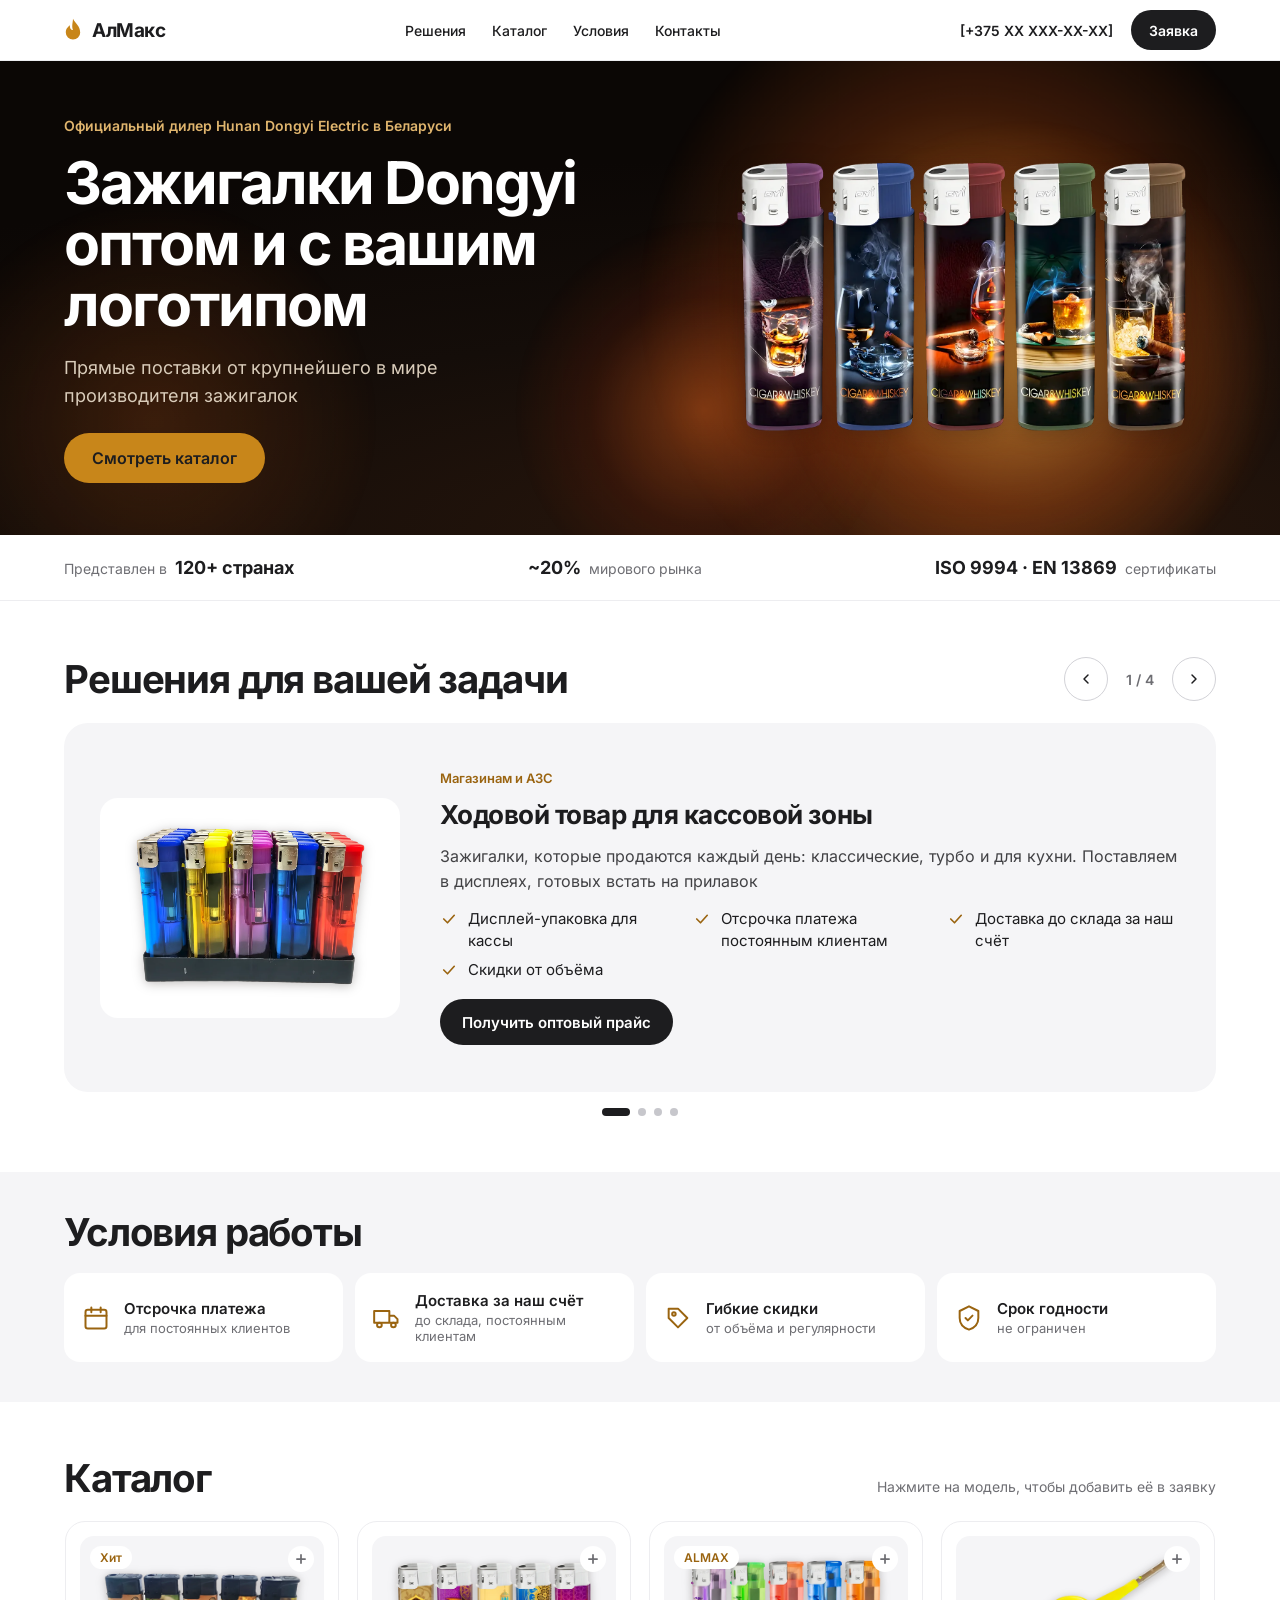
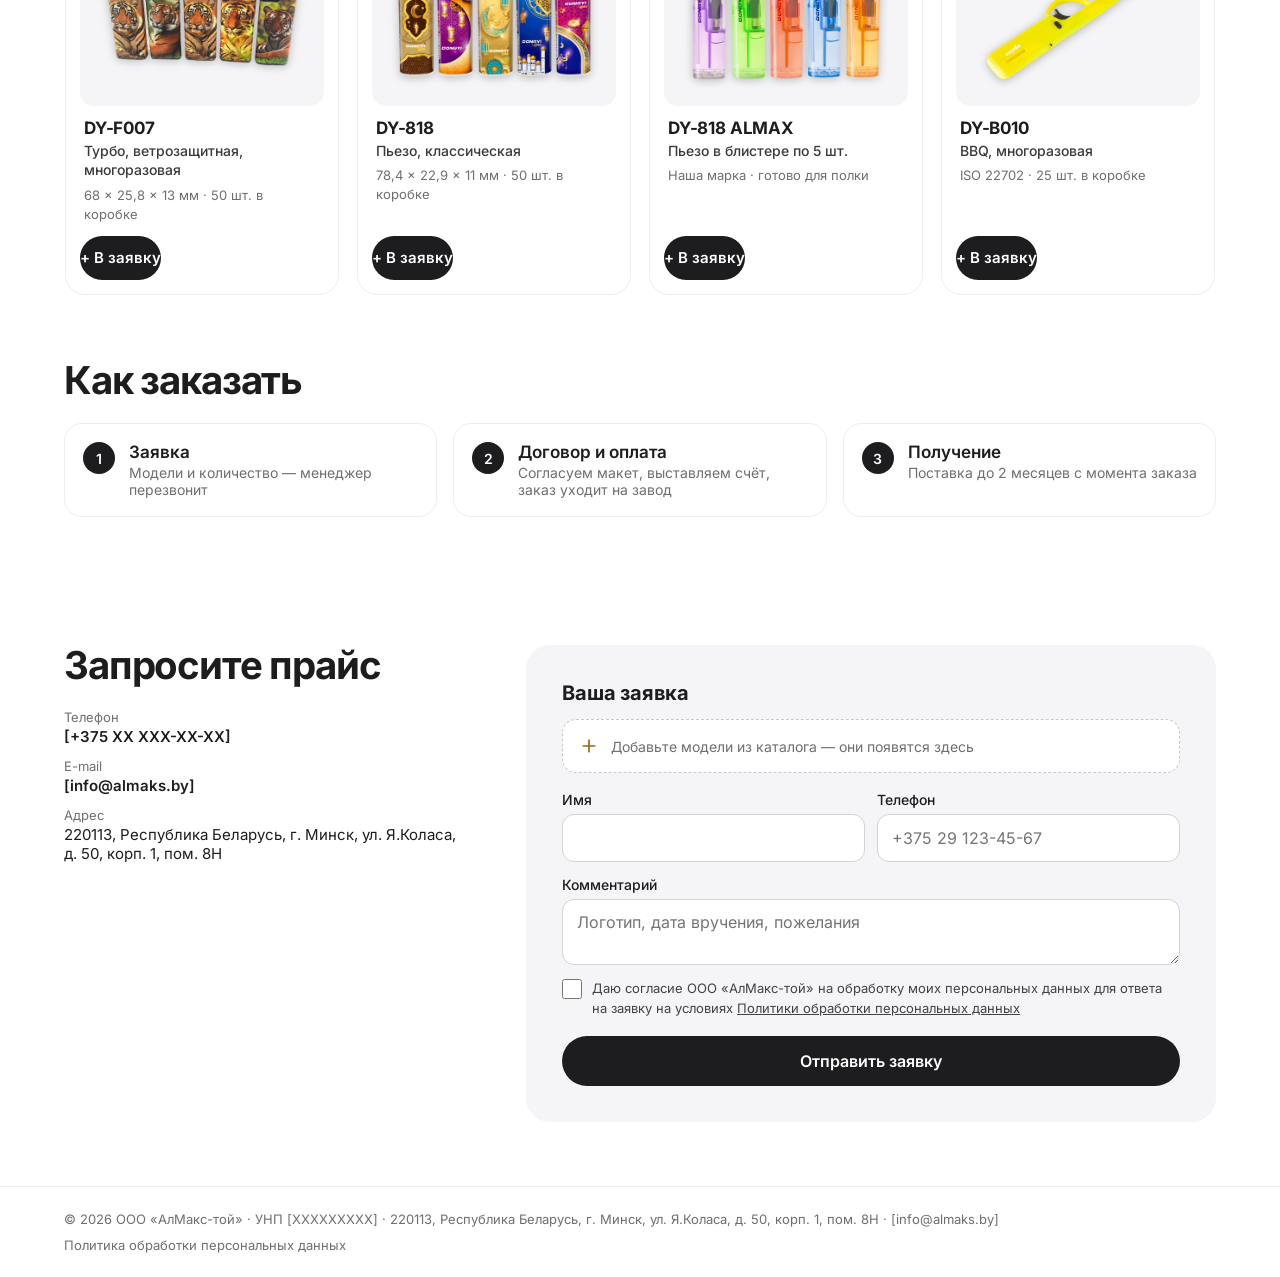
==== public/index.html @ fd644925 "Initial site" ====
<!doctype html>
<html lang="ru">
<head>
  <meta charset="utf-8">
  <meta name="viewport" content="width=device-width, initial-scale=1">
  <title>АлМакс — зажигалки Dongyi оптом и с логотипом</title>
  <meta name="description" content="Официальный дилер Hunan Dongyi Electric в Беларуси. Зажигалки оптом, с вашим логотипом и под собственной торговой маркой.">
  <!-- Адрес сайта: замените https://almaks.by/ здесь, в разметке Organization ниже, в robots.txt и sitemap.xml -->
  <link rel="canonical" href="https://almaks.by/">
  <meta name="theme-color" content="#0F0A07">
  <link rel="icon" href="favicon.ico" sizes="any">
  <link rel="icon" href="favicon.svg" type="image/svg+xml">
  <link rel="apple-touch-icon" href="apple-touch-icon.png">
  <meta property="og:type" content="website">
  <meta property="og:locale" content="ru_RU">
  <meta property="og:site_name" content="АлМакс">
  <meta property="og:url" content="https://almaks.by/">
  <meta property="og:title" content="АлМакс — зажигалки Dongyi оптом и с логотипом">
  <meta property="og:description" content="Официальный дилер Hunan Dongyi Electric в Беларуси. Зажигалки оптом, с вашим логотипом и под собственной торговой маркой.">
  <meta property="og:image" content="https://almaks.by/images/og-image.jpg">
  <meta property="og:image:width" content="1200">
  <meta property="og:image:height" content="630">
  <meta property="og:image:alt" content="Зажигалки Dongyi серии Cigar and Whiskey">
  <meta name="twitter:card" content="summary_large_image">
  <link rel="preload" href="fonts/inter-cyrillic-wght-normal.woff2" as="font" type="font/woff2" crossorigin>
  <link rel="stylesheet" href="styles.css">
  <script type="application/ld+json">
  {
    "@context": "https://schema.org",
    "@type": "Organization",
    "name": "ООО «АлМакс-той»",
    "alternateName": "АлМакс",
    "url": "https://almaks.by/",
    "logo": "https://almaks.by/apple-touch-icon.png",
    "telephone": "[+375 XX XXX-XX-XX]",
    "email": "[info@almaks.by]",
    "taxID": "[XXXXXXXXX]",
    "address": {
      "@type": "PostalAddress",
      "streetAddress": "ул. Я.Коласа, д. 50, корп. 1, пом. 8Н",
      "addressLocality": "Минск",
      "postalCode": "220113",
      "addressCountry": "BY"
    }
  }
  </script>
</head>
<body>

<!-- HEADER -->
<header class="header">
  <div class="container header__inner">
    <a class="logo" href="#top">
      <svg width="18" height="24" viewBox="0 0 22 30" aria-hidden="true"><path d="M11 1c3 6 9 9 9 17a9 9 0 0 1-18 0c0-5 3-7 5-9 0 4 1 6 4 6-2-5 0-10 0-14z" fill="#C8861A"/></svg>
      <span>АлМакс</span>
    </a>
    <nav class="nav" aria-label="Основное меню">
      <a href="#solutions">Решения</a>
      <a href="#catalog">Каталог</a>
      <a href="#work">Условия</a>
      <a href="#contact">Контакты</a>
    </nav>
    <div class="header__actions">
      <a class="header__phone" href="tel:+375000000000">[+375 XX XXX-XX-XX]</a>
      <a class="btn btn-dark btn-sm" href="#contact">Заявка<span class="cart-badge" id="cartBadge" hidden>0</span></a>
    </div>
  </div>
</header>

<main>
  <!-- HERO -->
  <section id="top" class="hero">
    <div class="hero__fire" aria-hidden="true">
      <div class="hero__bg"></div>
      <div class="flame fa" style="left:48%;bottom:-26%;width:56%;background:radial-gradient(circle,rgba(255,140,40,.55) 0%,rgba(230,90,20,.22) 38%,rgba(200,60,10,0) 66%)"></div>
      <div class="flame fb" style="left:60%;bottom:-18%;width:40%;background:radial-gradient(circle,rgba(255,190,80,.45) 0%,rgba(255,120,30,.16) 40%,rgba(255,90,0,0) 68%)"></div>
      <div class="flame fc" style="left:40%;bottom:-14%;width:30%;background:radial-gradient(circle,rgba(255,110,30,.4) 0%,rgba(200,50,10,.12) 42%,rgba(160,30,0,0) 70%)"></div>
      <div class="flame fb" style="left:-8%;bottom:-30%;width:40%;background:radial-gradient(circle,rgba(200,90,20,.22) 0%,rgba(160,60,10,0) 62%)"></div>
      <span class="ember" style="--dx:-24px;left:58%;bottom:6%;width:3px;height:3px;background:#FFC46B;animation-duration:6s;animation-delay:0s"></span>
      <span class="ember" style="--dx:30px;left:66%;bottom:4%;width:4px;height:4px;background:#FFA53A;animation-duration:7.5s;animation-delay:1.8s"></span>
      <span class="ember" style="--dx:-12px;left:74%;bottom:8%;width:3px;height:3px;background:#FFD08A;animation-duration:8.5s;animation-delay:3.4s"></span>
      <span class="ember" style="--dx:18px;left:84%;bottom:5%;width:3px;height:3px;background:#FFB347;animation-duration:7s;animation-delay:5s"></span>
      <span class="ember" style="--dx:-36px;left:50%;bottom:3%;width:2px;height:2px;background:#FFC46B;animation-duration:9s;animation-delay:2.6s"></span>
    </div>
    <div class="container hero__inner">
      <div class="hero__text">
        <span class="hero__eyebrow in1">Официальный дилер Hunan Dongyi Electric в Беларуси</span>
        <h1 class="in1">Зажигалки Dongyi оптом и с вашим логотипом</h1>
        <p class="hero__lead in2">Прямые поставки от крупнейшего в мире производителя зажигалок</p>
        <a class="btn btn-gold btn-lg in3" href="#catalog">Смотреть каталог</a>
      </div>
      <div class="hero__media in4">
        <img class="float" src="images/hero-cigar-whiskey.webp" width="1400" height="903" alt="Пьезозажигалки серии Cigar and Whiskey">
      </div>
    </div>
  </section>

  <!-- PROOF -->
  <section class="proof" aria-label="О производителе">
    <dl class="container proof__list">
      <div><dt>Представлен в</dt><dd class="strong">120+ странах</dd></div>
      <div><dt class="strong">~20%</dt><dd>мирового рынка</dd></div>
      <div><dt class="strong">ISO 9994 · EN 13869</dt><dd>сертификаты</dd></div>
    </dl>
  </section>

  <!-- SOLUTIONS SLIDER -->
  <section id="solutions" class="container section" aria-roledescription="карусель" aria-label="Решения для вашей задачи">
    <div class="section__head rv">
      <h2>Решения для вашей задачи</h2>
      <div class="slider__controls">
        <button class="arrow" type="button" data-slide="prev" aria-label="Предыдущее решение"><svg width="16" height="16" viewBox="0 0 24 24" fill="none" stroke="currentColor" stroke-width="2.2" stroke-linecap="round" stroke-linejoin="round" aria-hidden="true"><path d="M15 18l-6-6 6-6"/></svg></button>
        <span class="slider__pos" id="slidePos">1 / 4</span>
        <button class="arrow" type="button" data-slide="next" aria-label="Следующее решение"><svg width="16" height="16" viewBox="0 0 24 24" fill="none" stroke="currentColor" stroke-width="2.2" stroke-linecap="round" stroke-linejoin="round" aria-hidden="true"><path d="M9 6l6 6-6 6"/></svg></button>
      </div>
    </div>
    <div class="slider rv">
      <div class="slider__track" id="track">

        <div class="slide" role="group" aria-roledescription="слайд" aria-label="1 из 4" data-label="Магазинам и АЗС">
          <div class="slide__media"><img src="images/solution-shops.webp" width="1000" height="724" loading="lazy" alt="Дисплей с прозрачными зажигалками для кассовой зоны"></div>
          <div class="slide__body">
            <span class="slide__label">Магазинам и АЗС</span>
            <h3>Ходовой товар для кассовой зоны</h3>
            <p>Зажигалки, которые продаются каждый день: классические, турбо и для кухни. Поставляем в дисплеях, готовых встать на прилавок</p>
            <ul class="checks">
              <li>Дисплей-упаковка для кассы</li>
              <li>Отсрочка платежа постоянным клиентам</li>
              <li>Доставка до склада за наш счёт</li>
              <li>Скидки от объёма</li>
            </ul>
            <a class="btn btn-dark" href="#contact">Получить оптовый прайс</a>
          </div>
        </div>

        <div class="slide" role="group" aria-roledescription="слайд" aria-label="2 из 4" data-label="Корпоративным подаркам">
          <div class="slide__media"><img src="images/solution-gifts.webp" width="1000" height="593" loading="lazy" alt="Подарочные зажигалки серии «Тигр»"></div>
          <div class="slide__body">
            <span class="slide__label">Корпоративным подаркам</span>
            <h3>Подарок с логотипом, который будут носить с собой</h3>
            <p>Практичный сувенир для коллег, партнёров и клиентов: на 23 февраля, Новый год, юбилей компании или выставку</p>
            <ul class="checks">
              <li>Ваш логотип и слоган на корпусе</li>
              <li>Стильные мужские серии принтов</li>
              <li>Макет согласуем до производства</li>
              <li>Один договор и счёт для бухгалтерии</li>
            </ul>
            <a class="btn btn-dark" href="#contact">Рассчитать тираж с логотипом</a>
          </div>
        </div>

        <div class="slide" role="group" aria-roledescription="слайд" aria-label="3 из 4" data-label="Своей торговой марке">
          <div class="slide__media"><img src="images/solution-brand.webp" width="1000" height="636" loading="lazy" alt="Зажигалки с фирменным принтом серии Fashion"></div>
          <div class="slide__body">
            <span class="slide__label">Своей торговой марке</span>
            <h3>Зажигалки под вашим брендом</h3>
            <p>Собственная торговая марка с производством на заводе Dongyi — как наша линейка ALMAX</p>
            <ul class="checks">
              <li>Дизайн корпуса под ваш бренд</li>
              <li>Блистерная упаковка для полки</li>
              <li>Готовые серии принтов на выбор</li>
              <li>Сертифицированная продукция</li>
            </ul>
            <a class="btn btn-dark" href="#contact">Заказать под своей маркой</a>
          </div>
        </div>

        <div class="slide" role="group" aria-roledescription="слайд" aria-label="4 из 4" data-label="Хозтоварам и HoReCa">
          <div class="slide__media slide__media--photo"><img src="images/solution-horeca.webp" width="1048" height="1400" loading="lazy" alt="Цветные BBQ-зажигалки с длинным стволом"></div>
          <div class="slide__body">
            <span class="slide__label">Хозтоварам и HoReCa</span>
            <h3>BBQ-зажигалка для кухни, гриля и камина</h3>
            <p>DY-B010 — многоразовая зажигалка с длинным стволом. Ходовой товар для хозяйственных отделов, супермаркетов, ресторанов и гриль-баров</p>
            <ul class="checks">
              <li>Длинный ствол — рука дальше от огня</li>
              <li>Многоразовая, заправляемая</li>
              <li>Стандарт ISO 22702</li>
              <li>25 шт. в коробке</li>
            </ul>
            <a class="btn btn-dark" href="#contact">Получить прайс на DY-B010</a>
          </div>
        </div>

      </div>
    </div>
    <div class="slider__dots" id="dots"></div>
  </section>

  <!-- TERMS -->
  <section id="work" class="terms">
    <div class="container terms__inner">
      <h2 class="rv">Условия работы</h2>
      <ul class="terms__list rv">
        <li><svg width="28" height="28" viewBox="0 0 24 24" fill="none" stroke="#9A6410" stroke-width="1.7" stroke-linecap="round" stroke-linejoin="round" aria-hidden="true"><rect x="3" y="5" width="18" height="16" rx="2"/><path d="M3 10h18M8 3v4M16 3v4"/></svg><span><b>Отсрочка платежа</b><small>для постоянных клиентов</small></span></li>
        <li><svg width="28" height="28" viewBox="0 0 24 24" fill="none" stroke="#9A6410" stroke-width="1.7" stroke-linecap="round" stroke-linejoin="round" aria-hidden="true"><path d="M1 6h13v10H1zM14 10h4l3 3v3h-7z"/><circle cx="5.5" cy="18" r="2"/><circle cx="17.5" cy="18" r="2"/></svg><span><b>Доставка за наш счёт</b><small>до склада, постоянным клиентам</small></span></li>
        <li><svg width="28" height="28" viewBox="0 0 24 24" fill="none" stroke="#9A6410" stroke-width="1.7" stroke-linecap="round" stroke-linejoin="round" aria-hidden="true"><path d="M20 12 12 20l-8-8V4h8z"/><circle cx="8.5" cy="8.5" r="1.5"/></svg><span><b>Гибкие скидки</b><small>от объёма и регулярности</small></span></li>
        <li><svg width="28" height="28" viewBox="0 0 24 24" fill="none" stroke="#9A6410" stroke-width="1.7" stroke-linecap="round" stroke-linejoin="round" aria-hidden="true"><path d="M12 2 4 6v6c0 5 3.5 8.5 8 10 4.5-1.5 8-5 8-10V6z"/><path d="m9 12 2 2 4-4"/></svg><span><b>Срок годности</b><small>не ограничен</small></span></li>
      </ul>
    </div>
  </section>

  <!-- CATALOG -->
  <section id="catalog" class="container section">
    <div class="section__head section__head--baseline rv">
      <h2>Каталог</h2>
      <span class="muted">Нажмите на модель, чтобы добавить её в заявку</span>
    </div>
    <div class="catalog" id="catalogGrid"><!-- карточки строит script.js из списка PRODUCTS --></div>
  </section>

  <!-- HOW TO ORDER -->
  <section id="order" class="container section section--tight">
    <h2 class="rv">Как заказать</h2>
    <ol class="steps rv">
      <li><span class="steps__num">1</span><span><b>Заявка</b><small>Модели и количество — менеджер перезвонит</small></span></li>
      <li><span class="steps__num">2</span><span><b>Договор и оплата</b><small>Согласуем макет, выставляем счёт, заказ уходит на завод</small></span></li>
      <li><span class="steps__num">3</span><span><b>Получение</b><small>Поставка до 2 месяцев с момента заказа</small></span></li>
    </ol>
  </section>

  <!-- CONTACT + ORDER -->
  <section id="contact" class="container section">
    <div class="contact">
      <div class="contact__info rv">
        <h2>Запросите прайс</h2>
        <div class="contact__list">
          <span><small>Телефон</small><b>[+375 XX XXX-XX-XX]</b></span>
          <span><small>E-mail</small><b>[info@almaks.by]</b></span>
          <span><small>Адрес</small>220113, Республика Беларусь, г. Минск, ул. Я.Коласа, д. 50, корп. 1, пом. 8Н</span>
        </div>
      </div>

      <div class="contact__form rv">
        <form id="orderForm" novalidate>
          <div class="form__head">
            <h3>Ваша заявка</h3>
            <span class="muted" id="cartSummary"></span>
          </div>
          <a href="#catalog" class="cart-empty" id="cartEmpty"><svg width="20" height="20" viewBox="0 0 24 24" fill="none" stroke="#9A6410" stroke-width="2" stroke-linecap="round" aria-hidden="true"><path d="M12 5v14M5 12h14"/></svg>Добавьте модели из каталога — они появятся здесь</a>
          <table class="cart" id="cartTable" hidden>
            <thead>
              <tr><th scope="col">Модель</th><th scope="col" class="cart__qty">Количество, шт.</th><th scope="col" class="cart__rm"><span class="sr-only">Удалить</span></th></tr>
            </thead>
            <tbody id="cartBody"></tbody>
          </table>
          <div class="form__grid">
            <label>Имя<input type="text" name="name" autocomplete="name" maxlength="100" required></label>
            <label>Телефон<input type="tel" name="phone" autocomplete="tel" inputmode="tel" maxlength="25" placeholder="+375 29 123-45-67" required></label>
          </div>
          <label>Комментарий<textarea name="comment" rows="2" maxlength="2000" placeholder="Логотип, дата вручения, пожелания"></textarea></label>
          <!-- ловушка для ботов: человек это поле не видит и не заполняет -->
          <div class="hp" aria-hidden="true"><label>Сайт<input type="text" name="website" tabindex="-1" autocomplete="off"></label></div>
          <label class="form__check"><input type="checkbox" name="consent" required><span>Даю согласие ООО «АлМакс-той» на обработку моих персональных данных для ответа на заявку на условиях <a href="privacy.html" target="_blank">Политики обработки персональных данных</a></span></label>
          <div class="captcha" id="captcha"></div>
          <p class="form__error" id="formError" role="alert" hidden></p>
          <button class="btn btn-dark btn-lg" type="submit" id="submitBtn">Отправить заявку</button>
        </form>
        <div class="sent" id="sentBox" hidden>
          <svg width="44" height="44" viewBox="0 0 24 24" fill="none" stroke="#1F8A3B" stroke-width="1.8" stroke-linecap="round" stroke-linejoin="round" aria-hidden="true"><circle cx="12" cy="12" r="10"/><path d="m8 12 3 3 5-6"/></svg>
          <span class="sent__title">Заявка отправлена</span>
          <p>Менеджер свяжется с вами в рабочее время</p>
          <button type="button" class="link-btn" id="sendAgain">Отправить ещё одну ›</button>
        </div>
      </div>
    </div>
  </section>
</main>

<footer class="footer">
  <div class="container footer__inner">
    <span>© 2026 ООО «АлМакс-той» · УНП [XXXXXXXXX] · 220113, Республика Беларусь, г. Минск, ул. Я.Коласа, д. 50, корп. 1, пом. 8Н · [info@almaks.by]</span>
    <a href="privacy.html">Политика обработки персональных данных</a>
  </div>
</footer>

<script src="script.js"></script>
</body>
</html>
---- public/styles.css ----
/* ===== АлМакс — стили ===== */

/* Шрифт Inter (SIL OFL 1.1) лежит в fonts/: вариативный, одним файлом закрывает 400–700 */
@font-face {
  font-family: Inter;
  font-style: normal;
  font-weight: 100 900;
  font-display: swap;
  src: url(fonts/inter-cyrillic-wght-normal.woff2) format('woff2');
  unicode-range: U+0301, U+0400-045F, U+0490-0491, U+04B0-04B1, U+2116;
}
@font-face {
  font-family: Inter;
  font-style: normal;
  font-weight: 100 900;
  font-display: swap;
  src: url(fonts/inter-latin-wght-normal.woff2) format('woff2');
  unicode-range: U+0000-00FF, U+0131, U+0152-0153, U+02BB-02BC, U+02C6, U+02DA, U+02DC, U+0304, U+0308, U+0329, U+2000-206F, U+20AC, U+2122, U+2191, U+2193, U+2212, U+2215, U+FEFF, U+FFFD;
}

:root {
  --ink: #1D1D1F;
  --ink-2: #3A3A3C;
  --text-2: #424245;
  --muted: #6E6E73;
  --line: #EDEDF0;
  --line-2: #D2D2D7;
  --bg-soft: #F5F5F7;
  --gold: #C8861A;
  --gold-hover: #D9962A;
  --gold-text: #9A6410;
  --radius-pill: 980px;
}

*, *::before, *::after { box-sizing: border-box; }
html { scroll-behavior: smooth; scroll-padding-top: 72px; }
body {
  margin: 0;
  font-family: Inter, -apple-system, system-ui, sans-serif;
  color: var(--ink);
  background: #FFFFFF;
  -webkit-font-smoothing: antialiased;
}
img { display: block; max-width: 100%; height: auto; }
a { color: var(--ink); }
a:hover { color: var(--gold-text); }
input, textarea, button, select { font-family: inherit; }
h1, h2, h3 { margin: 0; }
h2 { font-size: clamp(28px, 3vw, 40px); font-weight: 700; letter-spacing: -0.03em; line-height: 1.08; }
.muted { font-size: 14px; color: var(--muted); }
.sr-only { position: absolute; width: 1px; height: 1px; overflow: hidden; clip: rect(0 0 0 0); white-space: nowrap; }

.container { max-width: 1200px; margin: 0 auto; padding-left: 24px; padding-right: 24px; }
.section { padding-top: 56px; padding-bottom: 56px; }
.section--tight { padding-top: 8px; padding-bottom: 64px; }
.section--tight > h2 { margin-bottom: 22px; }
.section__head { display: flex; flex-wrap: wrap; justify-content: space-between; align-items: center; gap: 16px; margin-bottom: 22px; }
.section__head--baseline { align-items: baseline; gap: 10px; margin-bottom: 20px; }

/* ===== Кнопки ===== */
.btn {
  display: inline-flex; align-items: center; justify-content: center; gap: 8px;
  min-height: 46px; padding: 0 22px; border: none; border-radius: var(--radius-pill);
  font-size: 15px; font-weight: 600; text-decoration: none; cursor: pointer;
  transition: transform .25s ease, background-color .25s ease, box-shadow .25s ease;
}
.btn:hover { transform: translateY(-1px); }
.btn-dark { background: var(--ink); color: #FFFFFF; }
.btn-dark:hover { background: var(--ink-2); color: #FFFFFF; }
.btn-gold { background: var(--gold); color: var(--ink); }
.btn-gold:hover { background: var(--gold-hover); color: var(--ink); box-shadow: 0 10px 26px rgba(200,134,26,.35); }
.btn-sm { min-height: 40px; padding: 0 18px; font-size: 14px; }
.btn-lg { min-height: 50px; padding: 0 28px; font-size: 16px; }

/* ===== Шапка ===== */
.header {
  position: sticky; top: 0; z-index: 10;
  background: rgba(255,255,255,.88);
  -webkit-backdrop-filter: saturate(180%) blur(16px);
  backdrop-filter: saturate(180%) blur(16px);
  border-bottom: 1px solid var(--line);
}
.header__inner { min-height: 60px; display: flex; flex-wrap: wrap; align-items: center; justify-content: space-between; gap: 8px 28px; }
.logo { display: flex; align-items: center; gap: 10px; text-decoration: none; font-size: 19px; font-weight: 700; letter-spacing: -0.02em; }
.nav { display: flex; flex-wrap: wrap; gap: 4px 26px; font-size: 14px; font-weight: 500; }
.nav a { text-decoration: none; transition: color .25s ease; }
.header__actions { display: flex; align-items: center; gap: 18px; }
.header__phone { font-size: 14px; font-weight: 600; text-decoration: none; white-space: nowrap; }
.cart-badge {
  min-width: 20px; height: 20px; padding: 0 6px; border-radius: 10px;
  background: var(--gold); color: var(--ink); font-size: 12px;
  display: inline-flex; align-items: center; justify-content: center;
}
.cart-badge[hidden] { display: none; }

/* ===== Hero с огнём ===== */
.hero { position: relative; overflow: hidden; background: #0F0A07; color: #FFFFFF; }
.hero__fire { position: absolute; inset: 0; overflow: hidden; }
.hero__bg { position: absolute; inset: 0; background: radial-gradient(120% 80% at 70% 100%, #2A170C 0%, #140D09 55%, #0B0705 100%); }
.flame { position: absolute; aspect-ratio: 1 / 1; border-radius: 50%; will-change: transform, opacity; pointer-events: none; }
.ember { position: absolute; border-radius: 50%; opacity: 0; }
.hero__inner { position: relative; padding-top: 56px; padding-bottom: 52px; display: flex; flex-wrap: wrap; align-items: center; gap: 24px 40px; }
.hero__text { flex: 1.15 1 440px; min-width: 0; display: flex; flex-direction: column; align-items: flex-start; gap: 18px; }
.hero__eyebrow { font-size: 14px; font-weight: 600; color: #E0B56E; }
.hero h1 { font-size: clamp(36px, 4.6vw, 60px); font-weight: 700; line-height: 1.04; letter-spacing: -0.035em; }
.hero__lead { margin: 0; font-size: 18px; line-height: 1.55; color: #D9CCBA; max-width: 500px; }
.hero .btn { margin-top: 6px; }
.hero__media { flex: 1 1 360px; min-width: 0; display: flex; justify-content: center; }
.hero__media img { width: 100%; max-width: 500px; }

/* ===== Факты ===== */
.proof { border-bottom: 1px solid var(--line); }
.proof__list { margin: 0 auto; padding-top: 22px; padding-bottom: 22px; display: flex; flex-wrap: wrap; justify-content: space-between; gap: 12px 32px; font-size: 14px; color: var(--muted); }
.proof__list div { display: flex; gap: 8px; align-items: baseline; }
.proof__list dt, .proof__list dd { margin: 0; }
.proof__list .strong { font-size: 18px; font-weight: 700; color: var(--ink); }

/* ===== Слайдер решений ===== */
.slider__controls { display: flex; align-items: center; gap: 10px; }
.slider__pos { min-width: 44px; text-align: center; font-size: 14px; font-weight: 600; color: var(--muted); }
.arrow {
  width: 44px; height: 44px; border-radius: 50%; border: 1px solid var(--line-2);
  background: #FFFFFF; color: var(--ink); cursor: pointer;
  display: flex; align-items: center; justify-content: center;
  transition: background-color .25s ease, border-color .25s ease, color .25s ease;
}
.arrow:hover { background: var(--ink); color: #FFFFFF; border-color: var(--ink); }
.slider { overflow: hidden; border-radius: 24px; touch-action: pan-y; }
.slider__track { display: flex; transition: transform .6s cubic-bezier(.65,0,.35,1); }
.slide {
  flex: 0 0 100%; min-width: 0; background: var(--bg-soft);
  padding: clamp(22px, 3vw, 36px);
  display: flex; flex-wrap: wrap; align-items: center; gap: 24px 40px;
}
.slide__media {
  flex: 0 1 300px; min-width: 220px; height: 220px; border-radius: 18px; overflow: hidden;
  background: #FFFFFF; padding: 18px; display: flex; align-items: center; justify-content: center;
}
.slide__media img { max-height: 100%; object-fit: contain; }
.slide__media--photo { padding: 0; }
.slide__media--photo img { width: 100%; height: 100%; max-height: none; object-fit: cover; object-position: center 45%; }
.slide__body { flex: 1 1 380px; min-width: 0; display: flex; flex-direction: column; gap: 14px; }
.slide__label { font-size: 13px; font-weight: 600; color: var(--gold-text); }
.slide h3 { font-size: 26px; font-weight: 700; letter-spacing: -0.02em; line-height: 1.15; }
.slide p { margin: 0; font-size: 16px; line-height: 1.55; color: var(--text-2); }
.slide .btn { align-self: flex-start; margin-top: 4px; }
.checks { margin: 0; padding: 0; list-style: none; display: grid; grid-template-columns: repeat(auto-fit, minmax(200px, 1fr)); gap: 8px 20px; }
.checks li { position: relative; padding-left: 28px; font-size: 15px; line-height: 1.45; }
.checks li::before {
  content: ""; position: absolute; left: 0; top: 2px; width: 18px; height: 18px;
  background: url("data:image/svg+xml,%3Csvg xmlns='http://www.w3.org/2000/svg' viewBox='0 0 24 24' fill='none' stroke='%239A6410' stroke-width='2.2' stroke-linecap='round' stroke-linejoin='round'%3E%3Cpath d='m5 12 5 5 9-10'/%3E%3C/svg%3E") no-repeat center / contain;
}
.slider__dots { display: flex; justify-content: center; gap: 8px; margin-top: 16px; }
.dot { width: 8px; height: 8px; padding: 0; border: none; border-radius: 4px; background: #C7C7CC; cursor: pointer; transition: width .35s ease, background-color .35s ease; }
.dot[aria-current="true"] { width: 28px; background: var(--ink); }

/* ===== Условия ===== */
.terms { background: var(--bg-soft); }
.terms__inner { padding-top: 40px; padding-bottom: 40px; }
.terms h2 { margin-bottom: 20px; }
.terms__list { margin: 0; padding: 0; list-style: none; display: grid; grid-template-columns: repeat(auto-fit, minmax(230px, 1fr)); gap: 12px; }
.terms__list li { border-radius: 16px; background: #FFFFFF; padding: 18px; display: flex; gap: 14px; align-items: center; }
.terms__list svg { flex: none; }
.terms__list span, .steps li > span:last-child { display: flex; flex-direction: column; gap: 2px; }
.terms__list b { font-size: 15px; font-weight: 600; }
.terms__list small { font-size: 13px; color: var(--muted); }

/* ===== Каталог ===== */
.catalog { display: grid; grid-template-columns: repeat(auto-fill, minmax(250px, 1fr)); gap: 16px; }
.card {
  display: flex; flex-direction: column; gap: 10px; text-align: left;
  padding: 14px; margin: 1px; border-radius: 20px; border: 1px solid var(--line);
  background: #FFFFFF; color: var(--ink); font: inherit; cursor: pointer;
  transition: transform .35s ease, border-color .25s ease, box-shadow .35s ease;
}
.card:hover { transform: translateY(-3px); box-shadow: 0 12px 26px rgba(0,0,0,.08); }
.card[aria-pressed="true"] { border: 2px solid var(--gold); margin: 0; }
.card__media {
  position: relative; display: flex; height: 170px; border-radius: 14px; background: var(--bg-soft);
  overflow: hidden; align-items: center; justify-content: center; padding: 14px;
}
.card__media img { max-height: 100%; object-fit: contain; transition: transform .6s cubic-bezier(.2,.7,.2,1); }
.card:hover .card__media img { transform: scale(1.06); }
.card__badge { position: absolute; z-index: 1; top: 10px; left: 10px; padding: 4px 10px; border-radius: var(--radius-pill); background: #FFFFFF; font-size: 12px; font-weight: 600; color: var(--gold-text); }
.card__check {
  position: absolute; z-index: 1; top: 10px; right: 10px; width: 26px; height: 26px; border-radius: 50%;
  display: flex; align-items: center; justify-content: center; background: #FFFFFF; color: var(--muted);
  transition: background-color .25s ease, color .25s ease;
}
.card[aria-pressed="true"] .card__check { background: var(--gold); color: var(--ink); }
.card__text { display: flex; flex-direction: column; gap: 3px; padding: 2px 4px; }
.card__sku { font-size: 17px; font-weight: 700; letter-spacing: -0.01em; }
.card__name { font-size: 14px; font-weight: 500; color: var(--ink-2); line-height: 1.4; }
.card__spec { margin-top: 3px; font-size: 13px; color: var(--muted); line-height: 1.45; }
.card__add {
  margin-top: auto; display: flex; align-items: center; justify-content: center; min-height: 44px;
  border-radius: var(--radius-pill); font-size: 15px; font-weight: 600;
  background: var(--ink); color: #FFFFFF; transition: background-color .25s ease, color .25s ease;
}
.card:hover .card__add { background: var(--ink-2); }
.card[aria-pressed="true"] .card__add { background: var(--gold); color: var(--ink); }
.card[aria-pressed="true"]:hover .card__add { background: var(--gold-hover); }

/* ===== Как заказать ===== */
.steps { list-style: none; margin: 0; padding: 0; display: grid; grid-template-columns: repeat(auto-fit, minmax(260px, 1fr)); gap: 16px; }
.steps li { display: flex; gap: 14px; align-items: flex-start; padding: 18px; border-radius: 18px; border: 1px solid var(--line); }
.steps__num { flex: none; width: 32px; height: 32px; border-radius: 50%; background: var(--ink); color: #FFFFFF; font-size: 14px; font-weight: 600; display: flex; align-items: center; justify-content: center; }
.steps b { font-size: 17px; font-weight: 600; }
.steps small { font-size: 14px; color: var(--muted); }

/* ===== Контакты и заявка ===== */
#contact { padding-top: 64px; padding-bottom: 64px; }
.contact { display: flex; flex-wrap: wrap; gap: 40px 56px; }
.contact__info { flex: 1 1 300px; min-width: 0; display: flex; flex-direction: column; gap: 16px; }
.contact__list { display: flex; flex-direction: column; gap: 12px; margin-top: 6px; font-size: 15px; }
.contact__list span { display: flex; flex-direction: column; gap: 2px; }
.contact__list small { font-size: 13px; color: var(--muted); }
.contact__list b { font-weight: 600; }
.contact__form { flex: 1.6 1 520px; min-width: 0; border-radius: 24px; background: var(--bg-soft); padding: clamp(22px, 3vw, 36px); }
#orderForm { display: flex; flex-direction: column; gap: 14px; }
.form__head { display: flex; justify-content: space-between; align-items: baseline; gap: 12px; }
.form__head h3 { font-size: 20px; font-weight: 700; letter-spacing: -0.01em; }
.cart-empty { display: flex; align-items: center; gap: 12px; padding: 16px; border-radius: 14px; border: 1px dashed #C7C7CC; background: #FFFFFF; font-size: 14px; color: var(--muted); text-decoration: none; }
.cart-empty svg { flex: none; }
.cart-empty[hidden], .cart[hidden] { display: none; }
.cart { width: 100%; border-collapse: separate; border-spacing: 0; background: #FFFFFF; border-radius: 14px; overflow: hidden; font-size: 14px; }
.cart th { text-align: left; padding: 10px 14px; font-weight: 500; font-size: 12px; color: var(--muted); border-bottom: 1px solid var(--line); }
.cart td { padding: 10px 14px; border-bottom: 1px solid #F2F2F5; }
.cart tr:last-child td { border-bottom: none; }
.cart__qty { width: 150px; }
.cart__rm { width: 44px; }
.cart__model { display: flex; align-items: center; gap: 12px; }
.cart__model img { width: 48px; height: 36px; object-fit: contain; flex: none; }
.cart__model span { display: flex; flex-direction: column; }
.cart__model b { font-weight: 600; }
.cart__model small { font-size: 12px; color: var(--muted); }
.cart input { width: 100%; min-height: 40px; padding: 0 10px; border-radius: 10px; border: 1px solid var(--line-2); background: #FFFFFF; color: var(--ink); font-size: 15px; }
.cart__remove { width: 36px; height: 36px; border: none; border-radius: 50%; background: transparent; color: var(--muted); font-size: 20px; cursor: pointer; }
.cart__remove:hover { background: var(--bg-soft); color: var(--ink); }
.form__grid { display: grid; grid-template-columns: repeat(auto-fit, minmax(200px, 1fr)); gap: 12px; margin-top: 4px; }
#orderForm label { display: flex; flex-direction: column; gap: 6px; font-size: 14px; font-weight: 500; }
#orderForm label input, #orderForm textarea { padding: 0 14px; min-height: 48px; border-radius: 12px; border: 1px solid var(--line-2); background: #FFFFFF; color: var(--ink); font-size: 16px; }
#orderForm textarea { padding: 12px 14px; resize: vertical; }
#orderForm input:focus, #orderForm textarea:focus { outline: 2px solid var(--gold); outline-offset: 1px; }
#orderForm .btn { margin-top: 4px; }
.form__error { margin: 0; font-size: 14px; color: #C0392B; }
.form__error[hidden] { display: none; }
#orderForm [aria-invalid="true"] { border-color: #C0392B; }
#orderForm .form__check { flex-direction: row; align-items: flex-start; gap: 10px; font-size: 13px; font-weight: 400; line-height: 1.5; color: var(--text-2); cursor: pointer; }
#orderForm .form__check input { flex: none; width: 20px; height: 20px; min-height: 0; margin: 0; padding: 0; accent-color: var(--ink); }
#orderForm .form__check [aria-invalid="true"] { outline: 2px solid #C0392B; outline-offset: 1px; }
.form__check a { color: inherit; }
.captcha:empty { display: none; }
.hp { position: absolute; left: -10000px; width: 1px; height: 1px; overflow: hidden; }
#orderForm { position: relative; }
.btn:disabled { opacity: .6; cursor: progress; transform: none; }
.sent { display: flex; flex-direction: column; gap: 10px; align-items: flex-start; justify-content: center; min-height: 320px; }
.sent[hidden], #orderForm[hidden] { display: none; }
.sent__title { font-size: 24px; font-weight: 700; letter-spacing: -0.02em; }
.sent p { margin: 0; font-size: 16px; color: var(--text-2); }
.link-btn { min-height: 44px; padding: 0; border: none; background: transparent; color: var(--gold-text); font-size: 15px; font-weight: 600; cursor: pointer; }

/* ===== Подвал ===== */
.footer { border-top: 1px solid var(--line); }
.footer__inner { padding-top: 24px; padding-bottom: 24px; display: flex; flex-wrap: wrap; justify-content: space-between; align-items: center; gap: 10px 24px; font-size: 13px; color: var(--muted); }
.footer a { color: var(--muted); text-decoration: none; }

/* ===== Мобильная версия ===== */
@media (max-width: 720px) {
  .nav { display: none; }
  .header__phone { display: none; }
  .hero__inner { padding-top: 36px; padding-bottom: 36px; }
  .hero__text { flex-basis: 100%; }
  .slide__media { flex-basis: 100%; min-width: 0; height: 200px; }
  .slide__body { flex-basis: 100%; }
  .slide h3 { font-size: 22px; }
  .cart__qty { width: 120px; }
  .cart th, .cart td { padding-left: 10px; padding-right: 10px; }
}

/* ===== Анимации ===== */
@keyframes flA { 0%,100% { transform: translate3d(0,0,0) scale(1); opacity: .75 } 50% { transform: translate3d(-3%,-6%,0) scale(1.08); opacity: 1 } }
@keyframes flB { 0%,100% { transform: translate3d(0,0,0) scale(1.05); opacity: .6 } 50% { transform: translate3d(4%,-9%,0) scale(.94); opacity: .95 } }
@keyframes flC { 0%,100% { transform: translate3d(0,0,0) scale(.95); opacity: .5 } 50% { transform: translate3d(-2%,-12%,0) scale(1.1); opacity: .85 } }
@keyframes ember { 0% { transform: translate3d(0,0,0); opacity: 0 } 12% { opacity: 1 } 100% { transform: translate3d(var(--dx),-360px,0); opacity: 0 } }
@keyframes floatY { 0%,100% { transform: translateY(0) } 50% { transform: translateY(-10px) } }
@keyframes fadeUp { from { opacity: 0; transform: translateY(18px) } to { opacity: 1; transform: none } }
@keyframes rowIn { from { opacity: 0; transform: translateX(-8px) } to { opacity: 1; transform: none } }
@keyframes rvIn { from { opacity: 0; transform: translateY(26px) } to { opacity: 1; transform: none } }

@media (prefers-reduced-motion: no-preference) {
  .fa { animation: flA 4.5s ease-in-out infinite; }
  .fb { animation: flB 6s ease-in-out infinite; }
  .fc { animation: flC 3.6s ease-in-out infinite; }
  .ember { animation: ember linear infinite; }
  .float { animation: floatY 7s ease-in-out infinite; }
  .in1 { animation: fadeUp .8s .05s cubic-bezier(.2,.7,.2,1) both; }
  .in2 { animation: fadeUp .8s .16s cubic-bezier(.2,.7,.2,1) both; }
  .in3 { animation: fadeUp .8s .27s cubic-bezier(.2,.7,.2,1) both; }
  .in4 { animation: fadeUp 1s .2s cubic-bezier(.2,.7,.2,1) both; }
  .row-in { animation: rowIn .35s ease both; }
  @supports (animation-timeline: view()) {
    .rv { animation: rvIn linear both; animation-timeline: view(); animation-range: entry 5% entry 35%; }
  }
}
@media (prefers-reduced-motion: reduce) {
  html { scroll-behavior: auto; }
  .slider__track { transition: none; }
}

/* ===== Страница политики (privacy.html) ===== */
.doc { max-width: 800px; padding-top: 48px; padding-bottom: 72px; font-size: 16px; line-height: 1.65; color: var(--text-2); }
.doc h1 { font-size: clamp(28px, 3.4vw, 40px); font-weight: 700; letter-spacing: -0.03em; line-height: 1.1; color: var(--ink); }
.doc h2 { margin-top: 36px; margin-bottom: 8px; font-size: 22px; letter-spacing: -0.02em; color: var(--ink); }
.doc p, .doc ul { margin: 0 0 12px; }
.doc ul { padding-left: 22px; }
.doc li { margin-bottom: 6px; }
.doc__meta { margin-top: 10px; margin-bottom: 28px; font-size: 14px; color: var(--muted); }
.doc__back { display: inline-block; margin-bottom: 20px; font-size: 14px; font-weight: 600; color: var(--gold-text); text-decoration: none; }
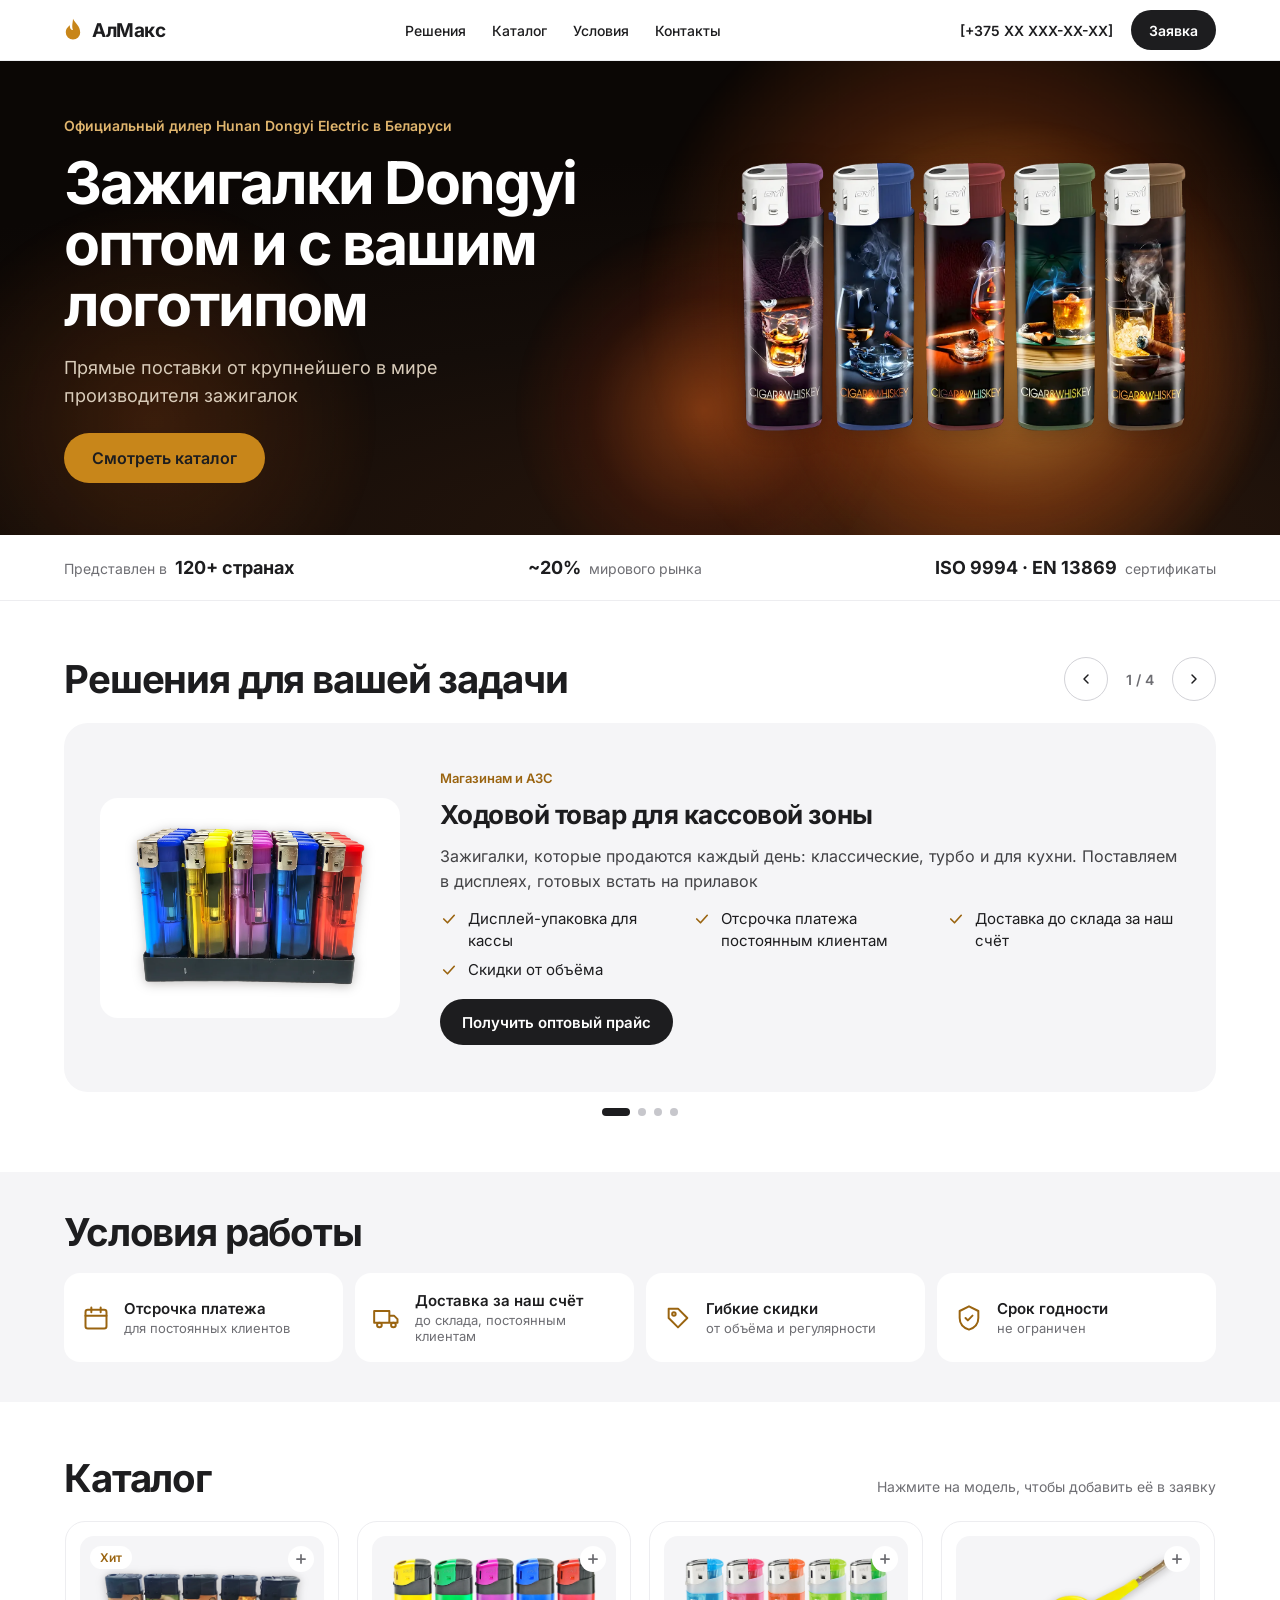
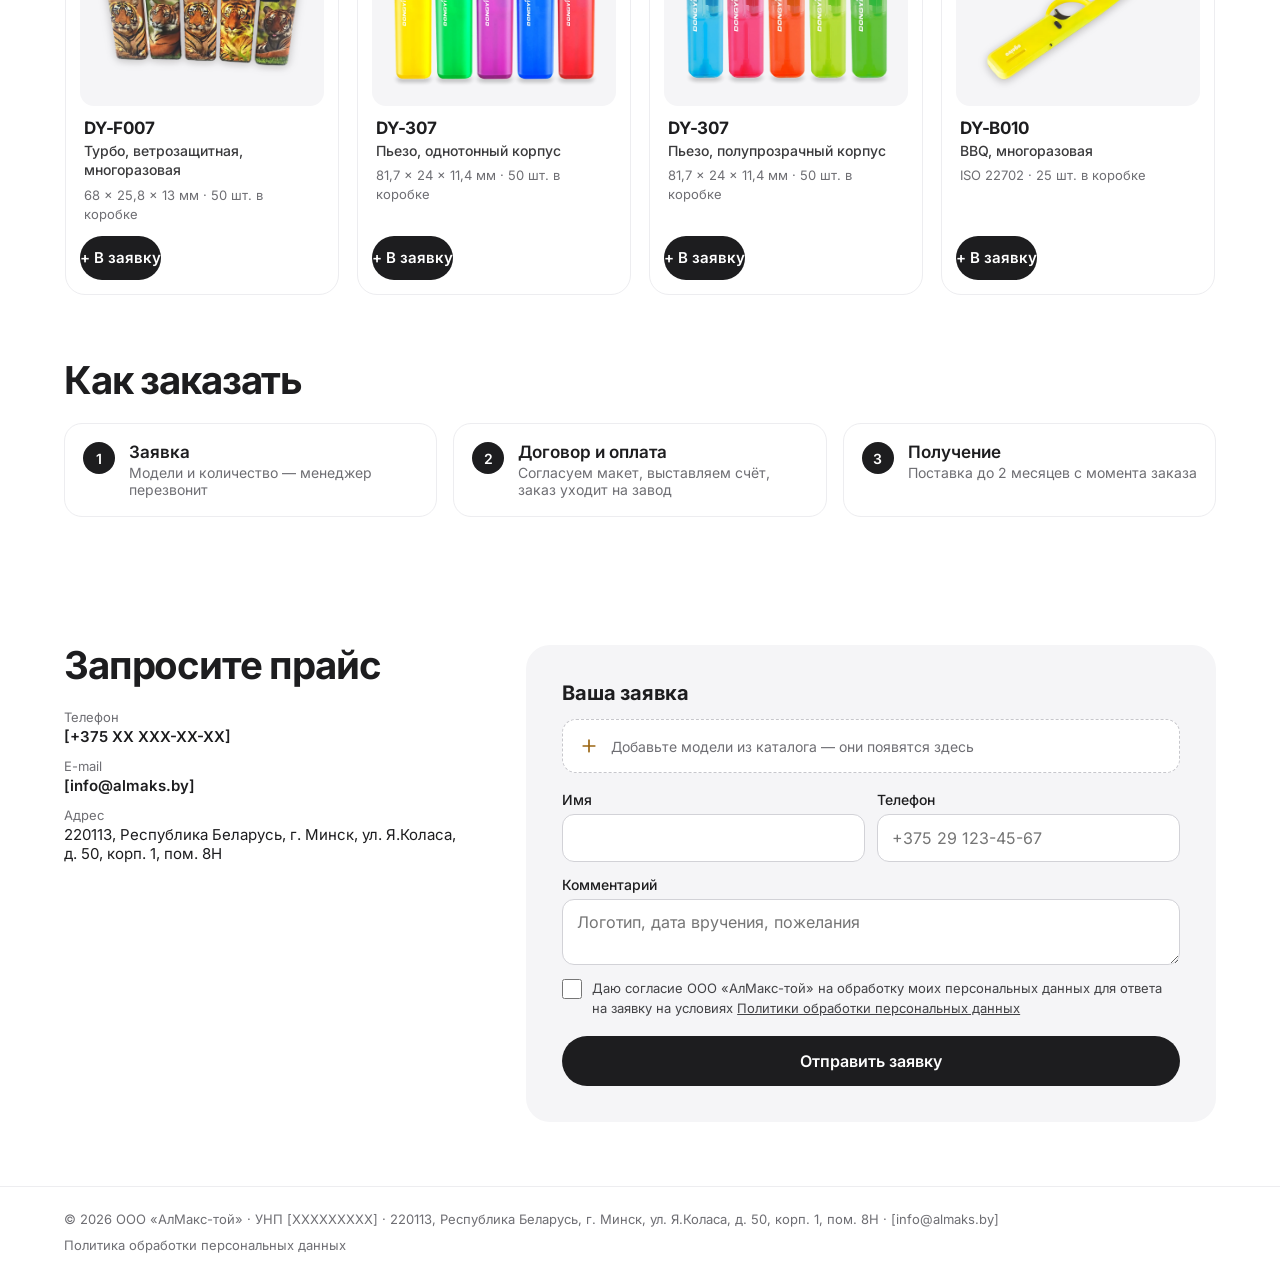
==== commit bcdcfa45: "replace dy-818 by dy-307" ====
--- a/public/index.html
+++ b/public/index.html
@@ -154,7 +154,7 @@
           <div class="slide__body">
             <span class="slide__label">Своей торговой марке</span>
             <h3>Зажигалки под вашим брендом</h3>
-            <p>Собственная торговая марка с производством на заводе Dongyi — как наша линейка ALMAX</p>
+            <p>Собственная торговая марка с производством на заводе Dongyi</p>
             <ul class="checks">
               <li>Дизайн корпуса под ваш бренд</li>
               <li>Блистерная упаковка для полки</li>
